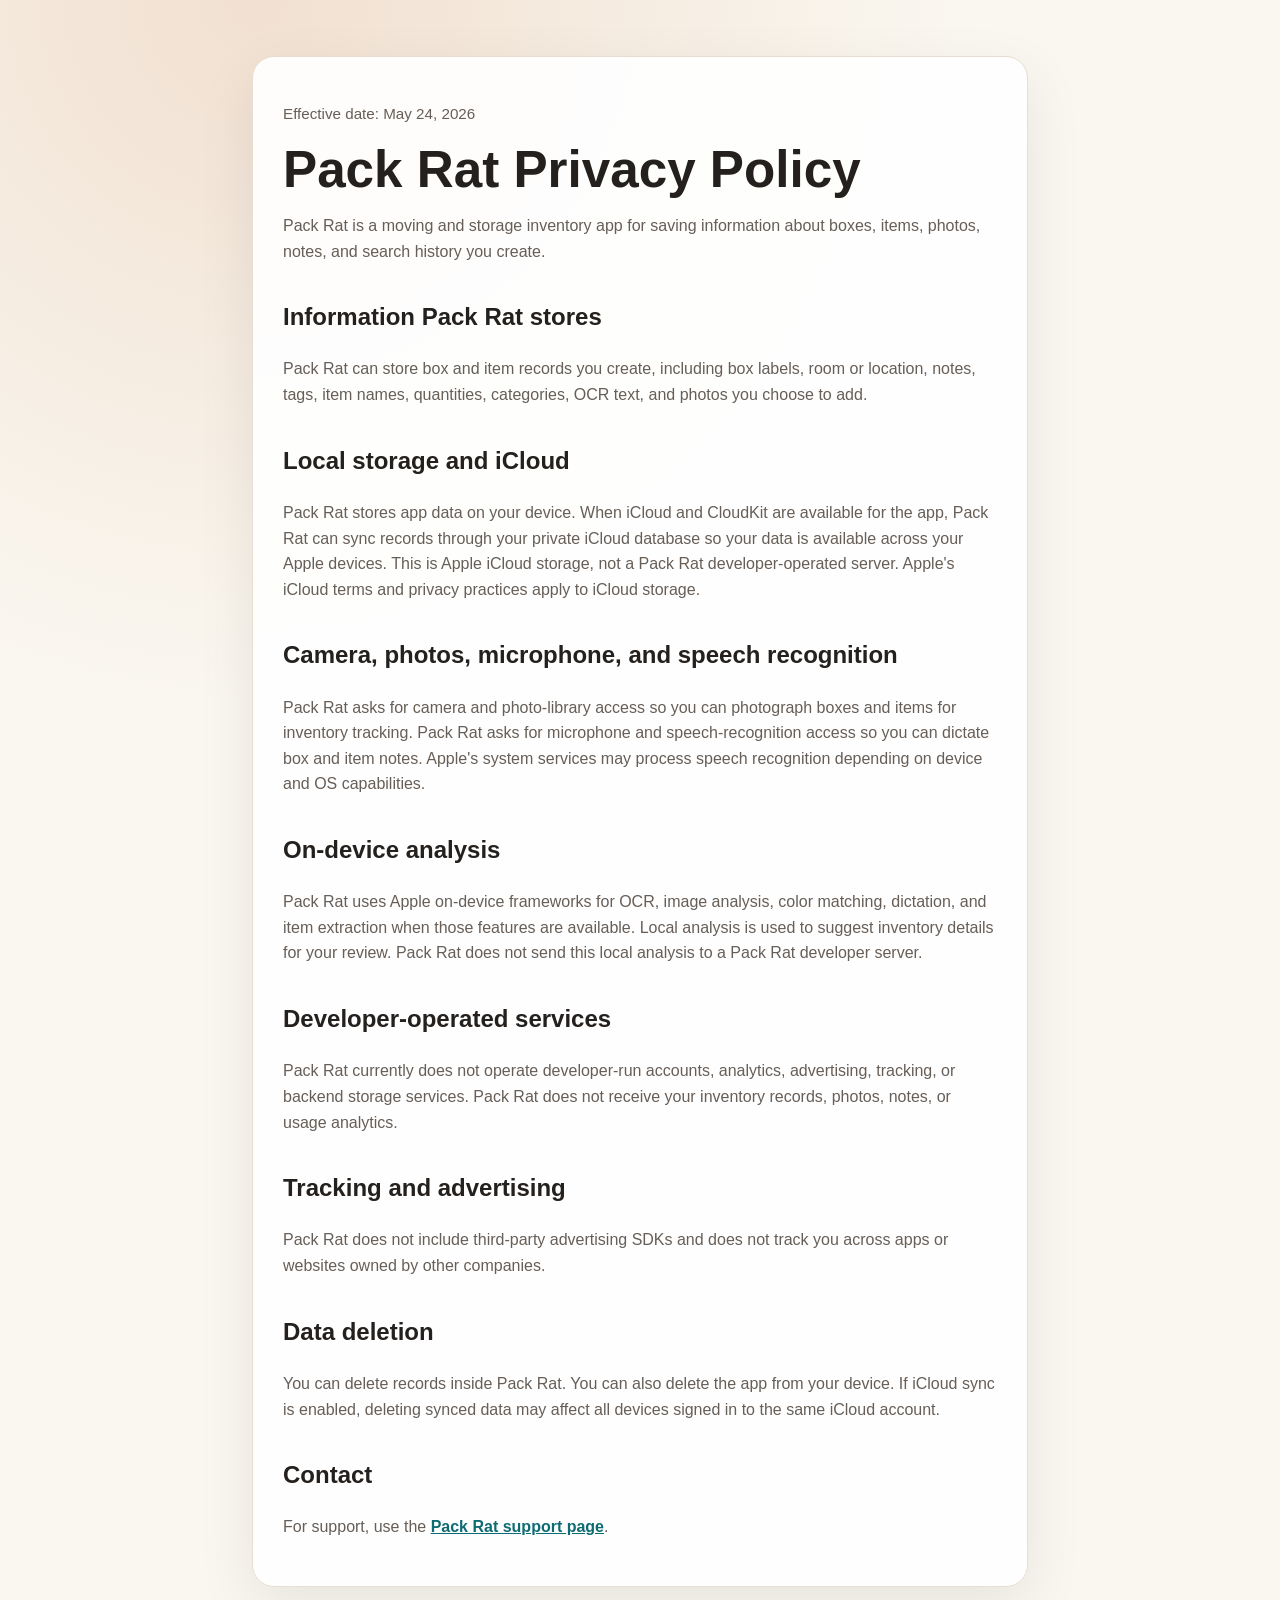
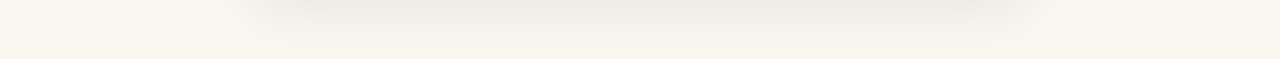
==== packrat/privacy/index.html @ 83e7d10f "Add Pack Rat public app docs" ====
<!doctype html>
<html lang="en">
<head>
  <meta charset="utf-8">
  <meta name="viewport" content="width=device-width, initial-scale=1">
  <title>Pack Rat Privacy Policy</title>
  <link rel="stylesheet" href="../../assets/style.css">
</head>
<body>
  <main>
    <article class="card">
      <p class="meta">Effective date: May 24, 2026</p>
      <h1>Pack Rat Privacy Policy</h1>
      <p>Pack Rat is a moving and storage inventory app for saving information about boxes, items, photos, notes, and search history you create.</p>

      <h2>Information Pack Rat stores</h2>
      <p>Pack Rat can store box and item records you create, including box labels, room or location, notes, tags, item names, quantities, categories, OCR text, and photos you choose to add.</p>

      <h2>Local storage and iCloud</h2>
      <p>Pack Rat stores app data on your device. When iCloud and CloudKit are available for the app, Pack Rat can sync records through your private iCloud database so your data is available across your Apple devices. This is Apple iCloud storage, not a Pack Rat developer-operated server. Apple's iCloud terms and privacy practices apply to iCloud storage.</p>

      <h2>Camera, photos, microphone, and speech recognition</h2>
      <p>Pack Rat asks for camera and photo-library access so you can photograph boxes and items for inventory tracking. Pack Rat asks for microphone and speech-recognition access so you can dictate box and item notes. Apple's system services may process speech recognition depending on device and OS capabilities.</p>

      <h2>On-device analysis</h2>
      <p>Pack Rat uses Apple on-device frameworks for OCR, image analysis, color matching, dictation, and item extraction when those features are available. Local analysis is used to suggest inventory details for your review. Pack Rat does not send this local analysis to a Pack Rat developer server.</p>

      <h2>Developer-operated services</h2>
      <p>Pack Rat currently does not operate developer-run accounts, analytics, advertising, tracking, or backend storage services. Pack Rat does not receive your inventory records, photos, notes, or usage analytics.</p>

      <h2>Tracking and advertising</h2>
      <p>Pack Rat does not include third-party advertising SDKs and does not track you across apps or websites owned by other companies.</p>

      <h2>Data deletion</h2>
      <p>You can delete records inside Pack Rat. You can also delete the app from your device. If iCloud sync is enabled, deleting synced data may affect all devices signed in to the same iCloud account.</p>

      <h2>Contact</h2>
      <p>For support, use the <a href="../support/">Pack Rat support page</a>.</p>
    </article>
  </main>
</body>
</html>
---- assets/style.css ----
:root {
  color-scheme: light dark;
  --bg: #faf7f0;
  --card: #ffffff;
  --ink: #24201d;
  --muted: #665e57;
  --line: #e7ddd0;
  --accent: #0d6b73;
}

@media (prefers-color-scheme: dark) {
  :root {
    --bg: #171311;
    --card: #211b18;
    --ink: #f6efe7;
    --muted: #c6b7a8;
    --line: #3a2f29;
    --accent: #62d6c8;
  }
}

* { box-sizing: border-box; }
body {
  margin: 0;
  background: radial-gradient(circle at 20% 0%, rgba(201, 121, 67, 0.18), transparent 36%), var(--bg);
  color: var(--ink);
  font-family: -apple-system, BlinkMacSystemFont, "SF Pro Text", "Segoe UI", sans-serif;
  line-height: 1.6;
}
main {
  max-width: 820px;
  margin: 0 auto;
  padding: 56px 22px 72px;
}
.card {
  background: color-mix(in srgb, var(--card) 92%, transparent);
  border: 1px solid var(--line);
  border-radius: 22px;
  padding: 30px;
  box-shadow: 0 20px 60px rgba(0, 0, 0, 0.08);
}
h1 { font-size: clamp(2.1rem, 5vw, 3.2rem); line-height: 1.08; margin: 0 0 12px; }
h2 { margin-top: 34px; }
p, li { color: var(--muted); }
a { color: var(--accent); font-weight: 650; }
.nav { display: flex; flex-wrap: wrap; gap: 12px; margin: 24px 0 0; }
.nav a {
  border: 1px solid var(--line);
  border-radius: 999px;
  padding: 8px 14px;
  text-decoration: none;
  background: color-mix(in srgb, var(--card) 72%, transparent);
}
.meta { color: var(--muted); font-size: 0.95rem; }
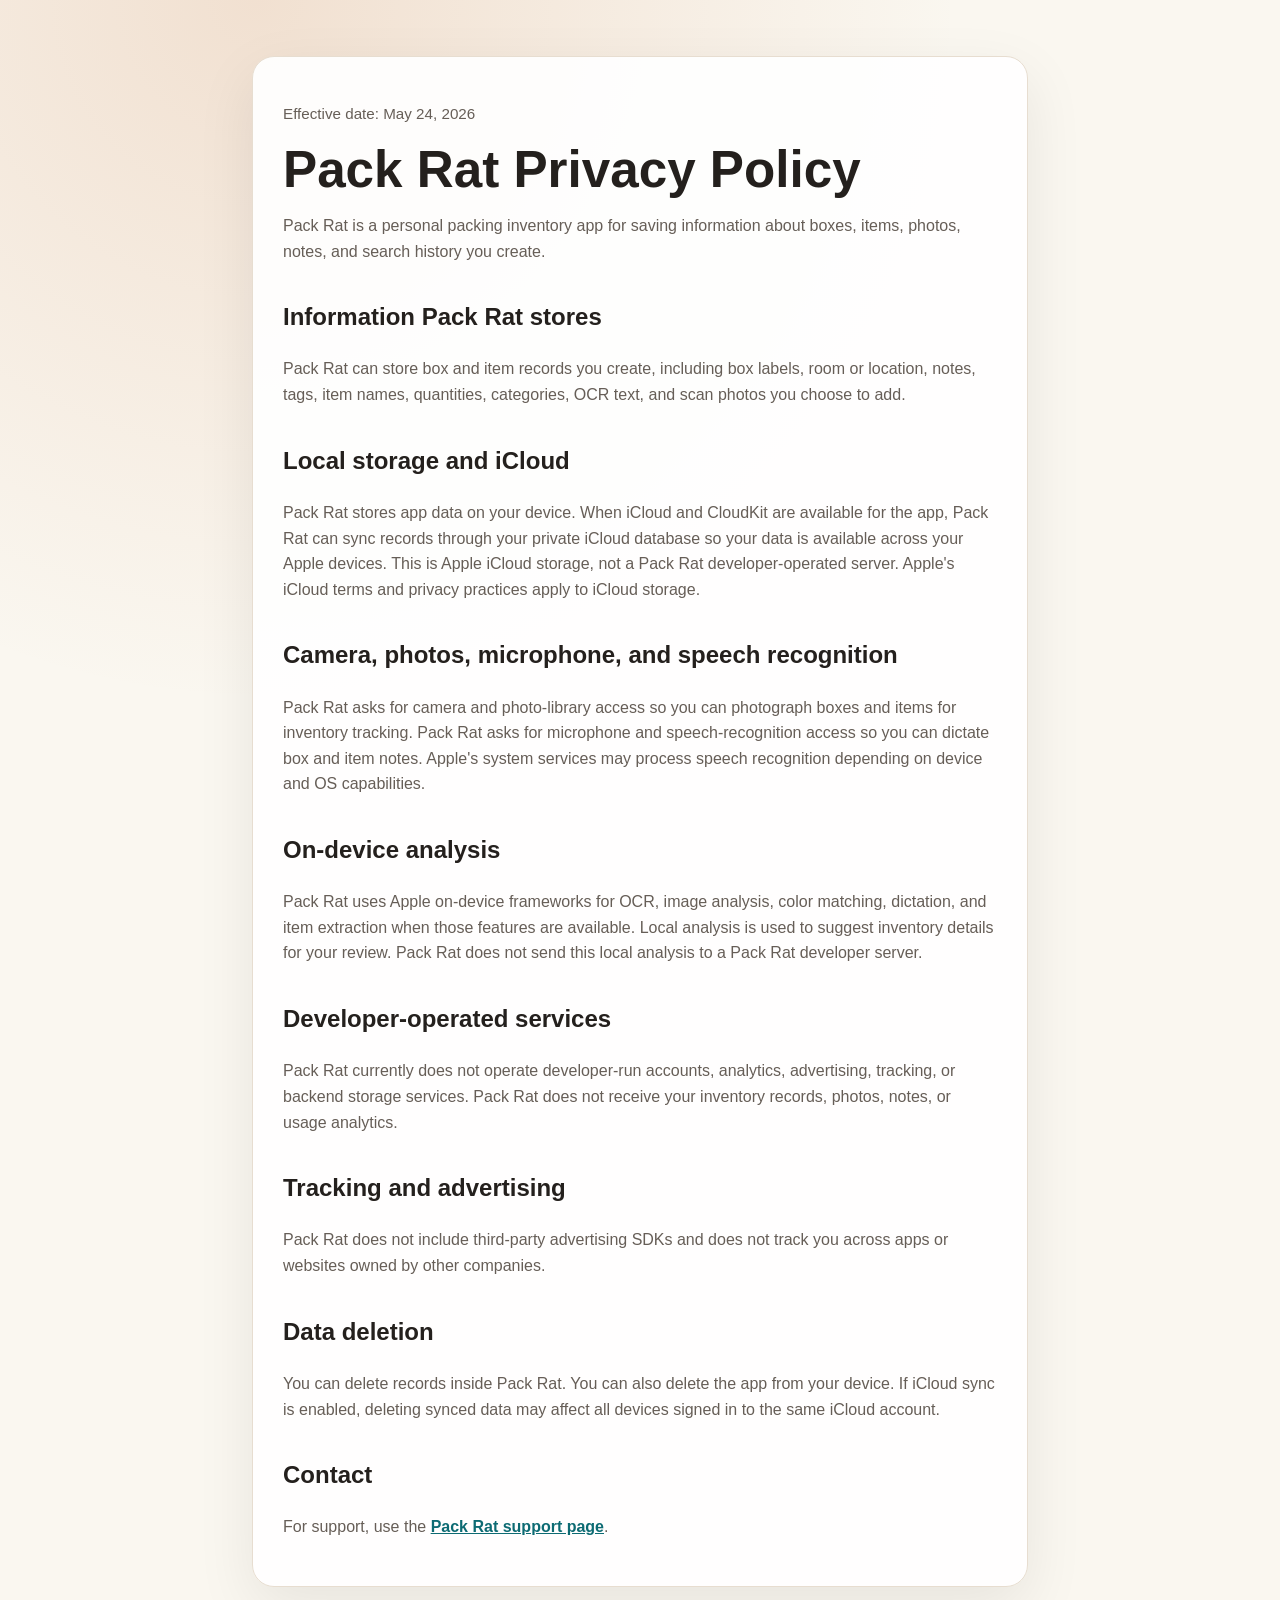
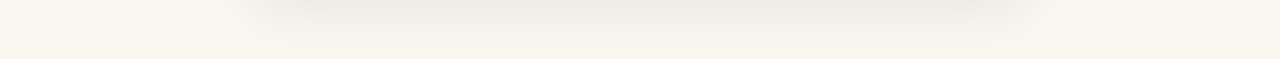
==== commit e1c4da7f: "Update Pack Rat privacy wording" ====
--- a/packrat/privacy/index.html
+++ b/packrat/privacy/index.html
@@ -11,10 +11,10 @@
     <article class="card">
       <p class="meta">Effective date: May 24, 2026</p>
       <h1>Pack Rat Privacy Policy</h1>
-      <p>Pack Rat is a moving and storage inventory app for saving information about boxes, items, photos, notes, and search history you create.</p>
+      <p>Pack Rat is a personal packing inventory app for saving information about boxes, items, photos, notes, and search history you create.</p>
 
       <h2>Information Pack Rat stores</h2>
-      <p>Pack Rat can store box and item records you create, including box labels, room or location, notes, tags, item names, quantities, categories, OCR text, and photos you choose to add.</p>
+      <p>Pack Rat can store box and item records you create, including box labels, room or location, notes, tags, item names, quantities, categories, OCR text, and scan photos you choose to add.</p>
 
       <h2>Local storage and iCloud</h2>
       <p>Pack Rat stores app data on your device. When iCloud and CloudKit are available for the app, Pack Rat can sync records through your private iCloud database so your data is available across your Apple devices. This is Apple iCloud storage, not a Pack Rat developer-operated server. Apple's iCloud terms and privacy practices apply to iCloud storage.</p>
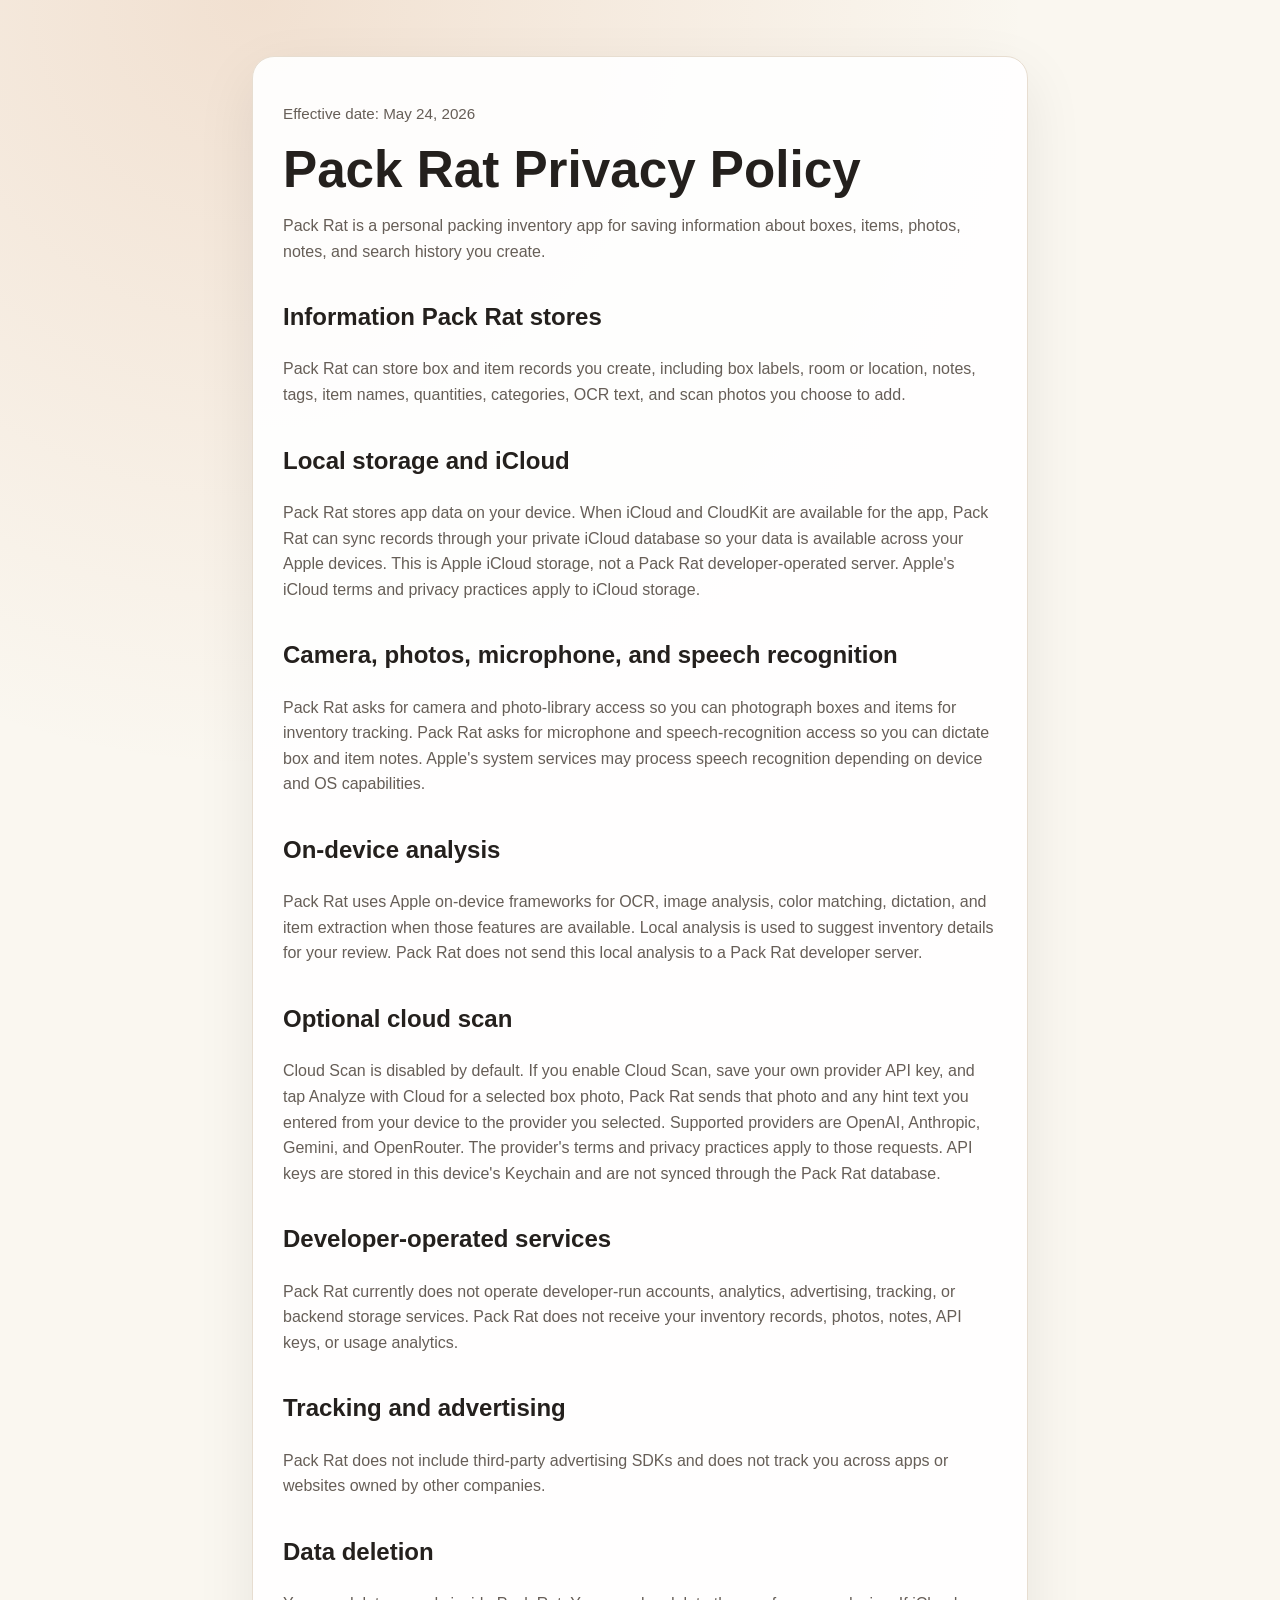
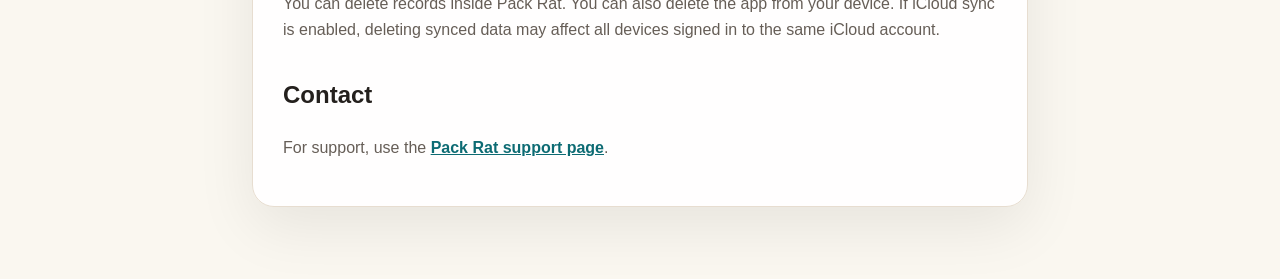
==== commit b8dd31da: "Update Pack Rat cloud scan docs" ====
--- a/packrat/privacy/index.html
+++ b/packrat/privacy/index.html
@@ -25,8 +25,11 @@
       <h2>On-device analysis</h2>
       <p>Pack Rat uses Apple on-device frameworks for OCR, image analysis, color matching, dictation, and item extraction when those features are available. Local analysis is used to suggest inventory details for your review. Pack Rat does not send this local analysis to a Pack Rat developer server.</p>
 
+      <h2>Optional cloud scan</h2>
+      <p>Cloud Scan is disabled by default. If you enable Cloud Scan, save your own provider API key, and tap Analyze with Cloud for a selected box photo, Pack Rat sends that photo and any hint text you entered from your device to the provider you selected. Supported providers are OpenAI, Anthropic, Gemini, and OpenRouter. The provider's terms and privacy practices apply to those requests. API keys are stored in this device's Keychain and are not synced through the Pack Rat database.</p>
+
       <h2>Developer-operated services</h2>
-      <p>Pack Rat currently does not operate developer-run accounts, analytics, advertising, tracking, or backend storage services. Pack Rat does not receive your inventory records, photos, notes, or usage analytics.</p>
+      <p>Pack Rat currently does not operate developer-run accounts, analytics, advertising, tracking, or backend storage services. Pack Rat does not receive your inventory records, photos, notes, API keys, or usage analytics.</p>
 
       <h2>Tracking and advertising</h2>
       <p>Pack Rat does not include third-party advertising SDKs and does not track you across apps or websites owned by other companies.</p>
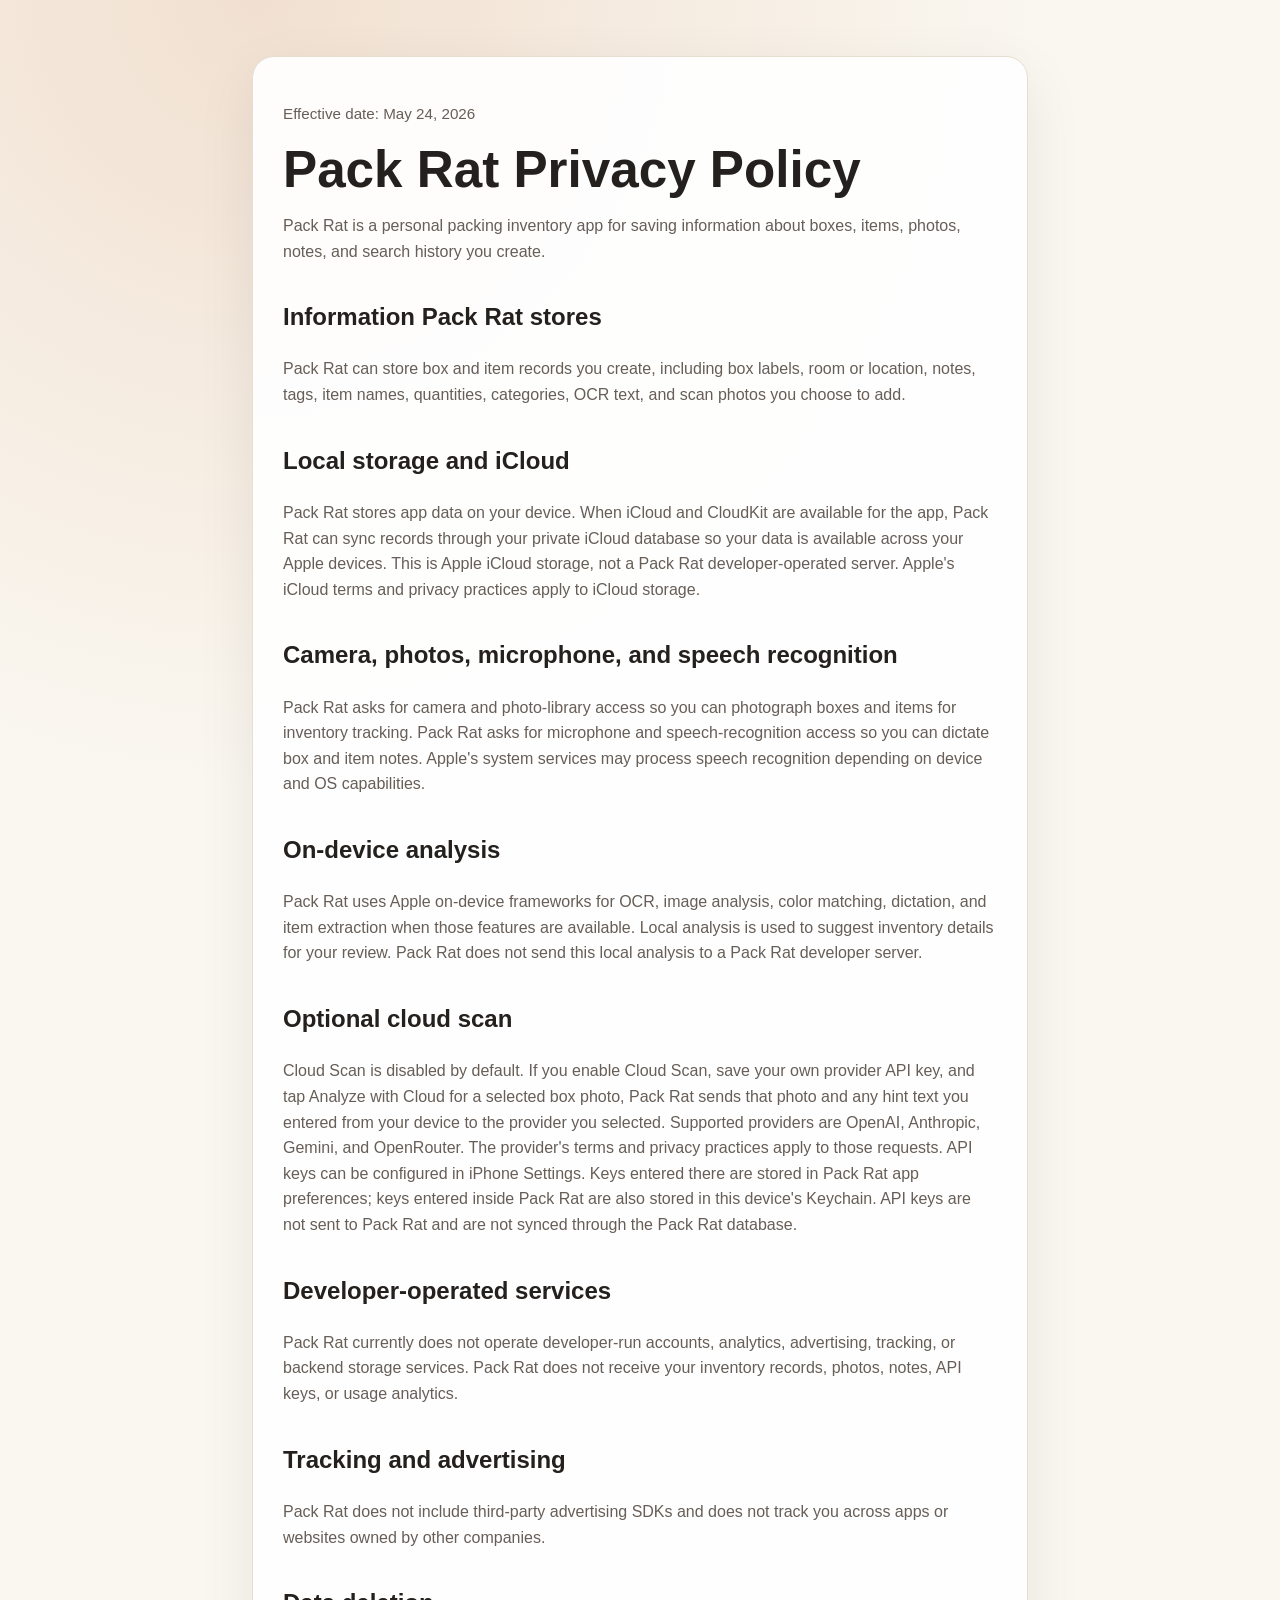
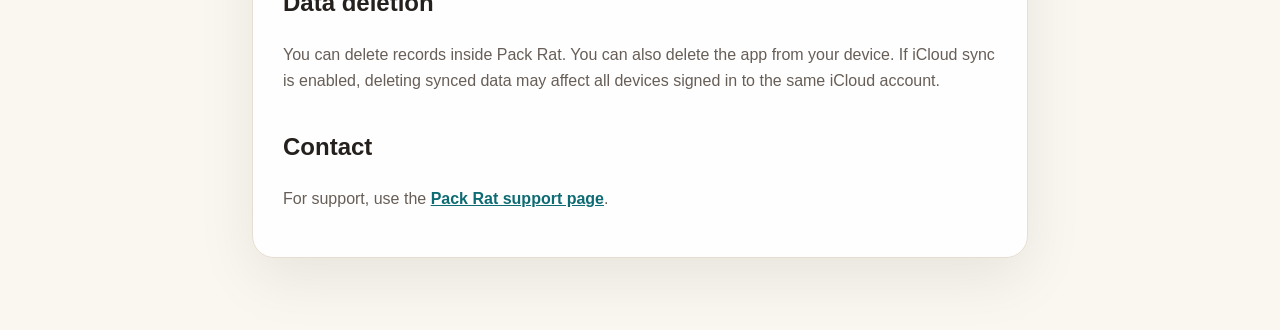
==== commit 623b6854: "Update Pack Rat cloud scan privacy text" ====
--- a/packrat/privacy/index.html
+++ b/packrat/privacy/index.html
@@ -26,7 +26,7 @@
       <p>Pack Rat uses Apple on-device frameworks for OCR, image analysis, color matching, dictation, and item extraction when those features are available. Local analysis is used to suggest inventory details for your review. Pack Rat does not send this local analysis to a Pack Rat developer server.</p>
 
       <h2>Optional cloud scan</h2>
-      <p>Cloud Scan is disabled by default. If you enable Cloud Scan, save your own provider API key, and tap Analyze with Cloud for a selected box photo, Pack Rat sends that photo and any hint text you entered from your device to the provider you selected. Supported providers are OpenAI, Anthropic, Gemini, and OpenRouter. The provider's terms and privacy practices apply to those requests. API keys are stored in this device's Keychain and are not synced through the Pack Rat database.</p>
+      <p>Cloud Scan is disabled by default. If you enable Cloud Scan, save your own provider API key, and tap Analyze with Cloud for a selected box photo, Pack Rat sends that photo and any hint text you entered from your device to the provider you selected. Supported providers are OpenAI, Anthropic, Gemini, and OpenRouter. The provider's terms and privacy practices apply to those requests. API keys can be configured in iPhone Settings. Keys entered there are stored in Pack Rat app preferences; keys entered inside Pack Rat are also stored in this device's Keychain. API keys are not sent to Pack Rat and are not synced through the Pack Rat database.</p>
 
       <h2>Developer-operated services</h2>
       <p>Pack Rat currently does not operate developer-run accounts, analytics, advertising, tracking, or backend storage services. Pack Rat does not receive your inventory records, photos, notes, API keys, or usage analytics.</p>
